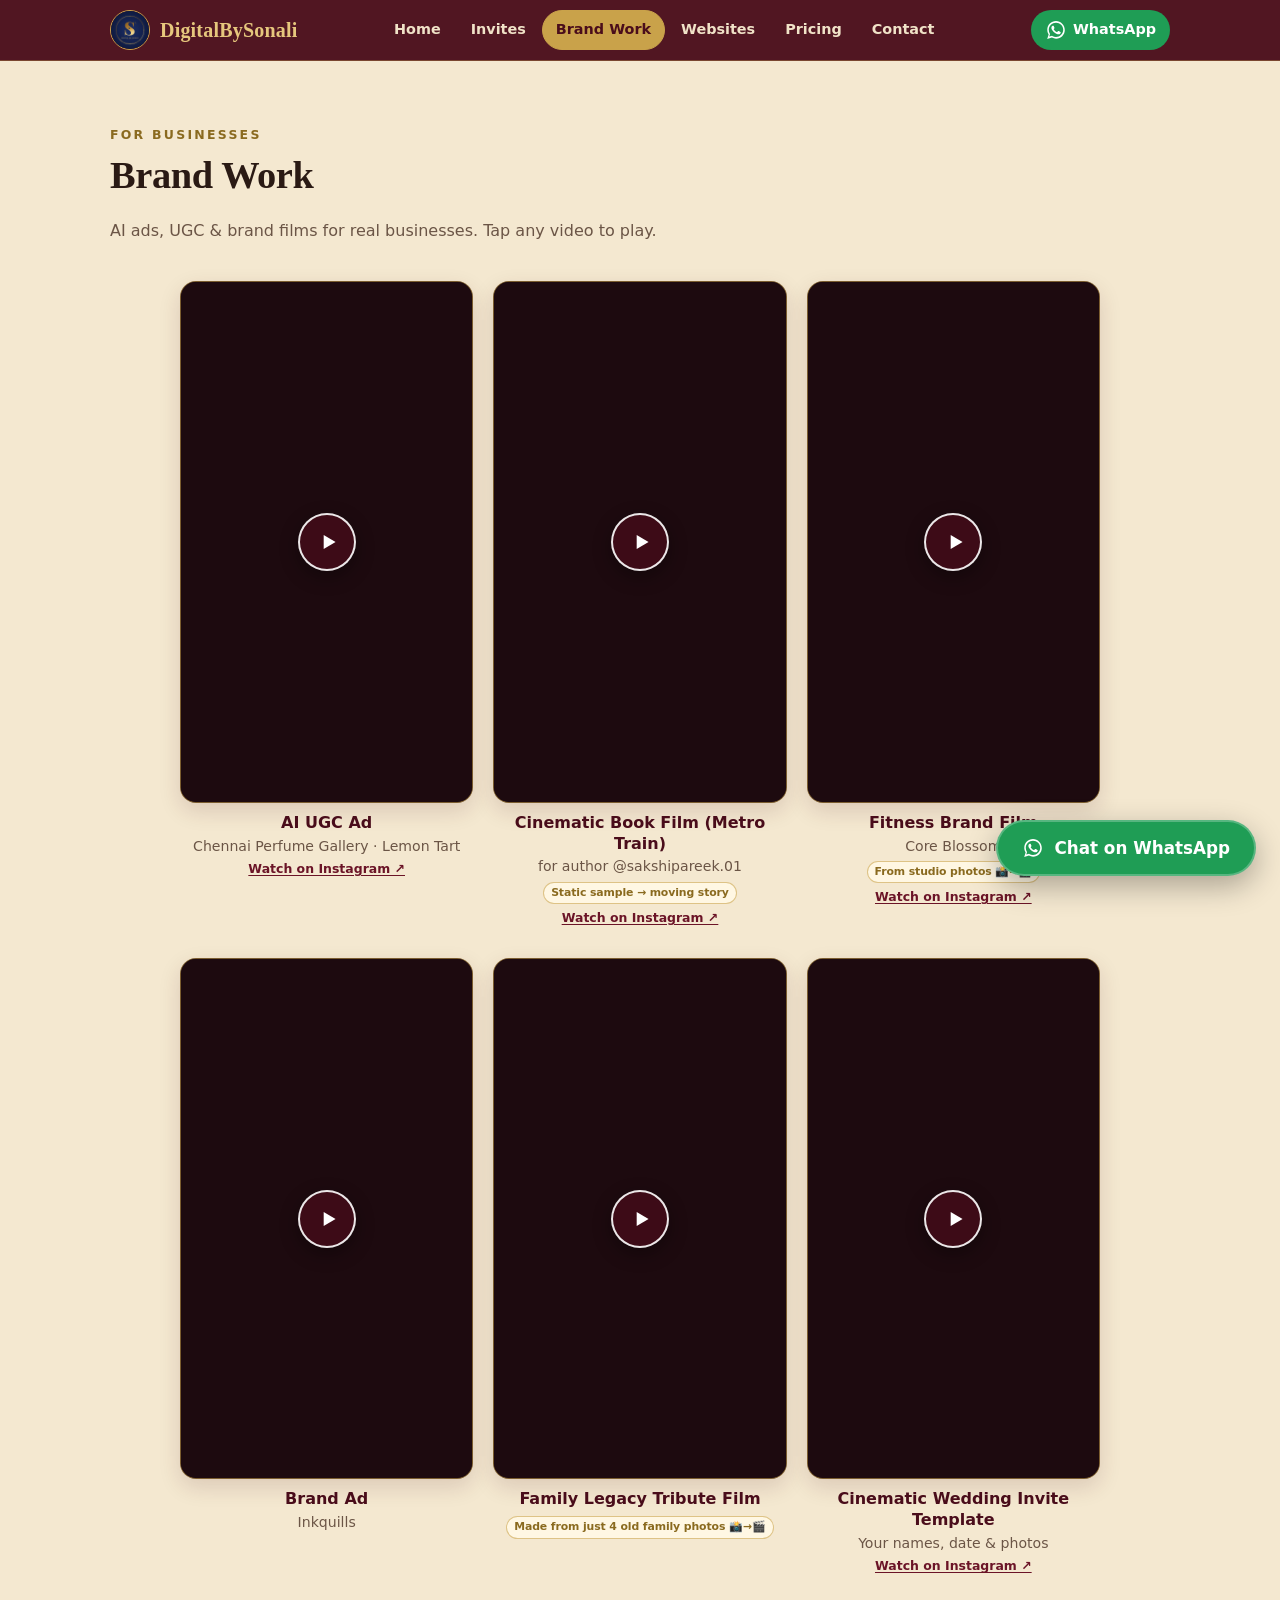
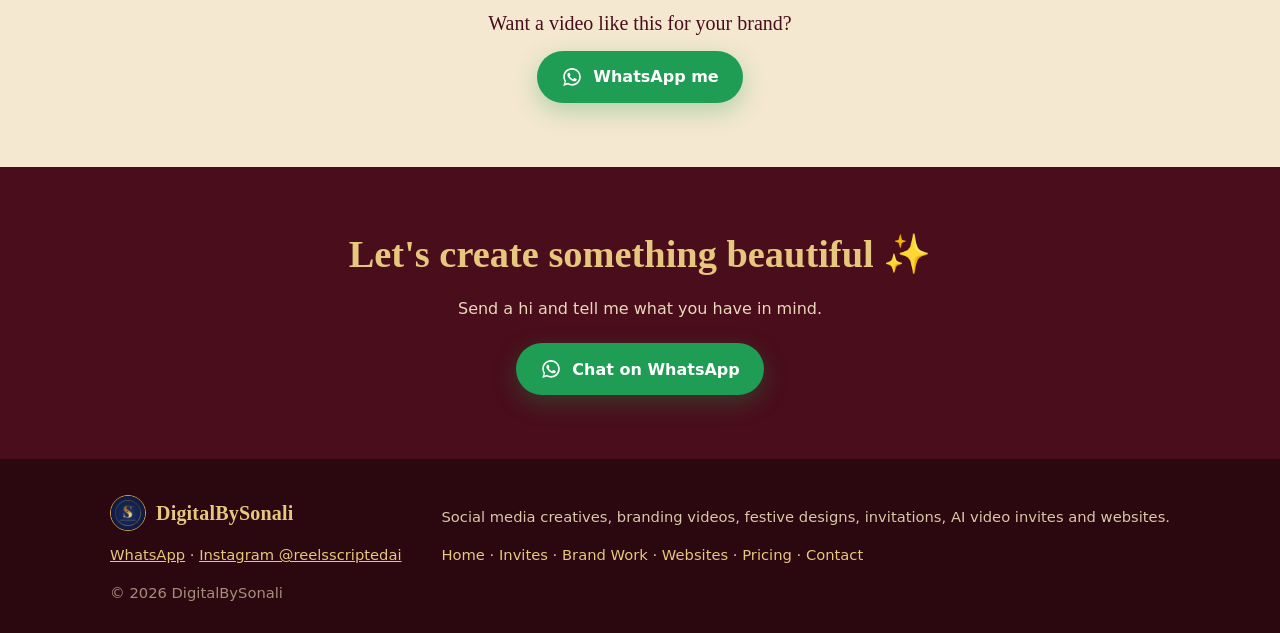
==== brand-work.html @ e7caaa7d "DigitalBySonali website for digitalbysonali.com" ====
<!doctype html>
<html lang="en">
<head>
<meta charset="utf-8">
<meta name="viewport" content="width=device-width, initial-scale=1">
<title>Brand Work | DigitalBySonali</title>
<meta name="description" content="AI ads, UGC and brand films for real businesses by DigitalBySonali. Tap any video to play.">
<meta name="theme-color" content="#4a0d1b">
<meta property="og:title" content="DigitalBySonali | Creatives, Videos & Invitations">
<meta property="og:description" content="Social media creatives, branding videos, festive designs, invitations and AI video invites. Chat on WhatsApp.">
<meta property="og:image" content="https://digitalbysonali.com/og.jpg">
<meta property="og:url" content="https://digitalbysonali.com/brand-work.html">
<meta property="og:type" content="website">
<link rel="canonical" href="https://digitalbysonali.com/brand-work.html">
<link rel="icon" href="img/logo.jpg">
<link rel="stylesheet" href="styles.css">
<script>document.documentElement.className+=" mo";setTimeout(function(){if(!window.__mo)document.documentElement.classList.remove("mo")},3000)</script>
<script src="motion.js" defer></script>
</head><body>
<a class="skip" href="#main">Skip to content</a>
<header class="top">
  <div class="wrap top-in">
    <a class="brand" href="./"><img src="img/logo.jpg" alt="" width="40" height="40"><span>DigitalBySonali</span></a>
    <nav class="nav nav-desk" aria-label="Main"><a href="./">Home</a><a href="invites.html">Invites</a><a href="brand-work.html" aria-current="page">Brand Work</a><a href="websites.html">Websites</a><a href="pricing.html">Pricing</a><a href="contact.html">Contact</a></nav>
    <a class="top-cta" href="https://wa.me/919176874430?text=Hi%20Sonali%2C%20I%20saw%20your%20website%20and%20want%20to%20know%20about%20your%20services" target="_blank" rel="noopener"><svg aria-hidden="true" viewBox="0 0 32 32" width="22" height="22"><path fill="currentColor" d="M16 3C9 3 3.3 8.6 3.3 15.6c0 2.5.7 4.8 2 6.8L3.2 29l6.8-2c1.9 1 4 1.6 6.1 1.6 7 0 12.7-5.6 12.7-12.6S23 3 16 3zm0 23.1c-1.9 0-3.8-.5-5.4-1.5l-.4-.2-4 1.2 1.2-3.9-.3-.4a10.4 10.4 0 0 1-1.6-5.6C5.5 9.9 10.2 5.3 16 5.3s10.5 4.6 10.5 10.3S21.8 26.1 16 26.1zm5.8-7.7c-.3-.2-1.9-.9-2.2-1-.3-.1-.5-.2-.7.2l-1 1.2c-.2.2-.4.2-.7.1-.3-.2-1.3-.5-2.6-1.6-1-.9-1.6-1.9-1.8-2.2-.2-.3 0-.5.1-.7l.5-.6.3-.5c.1-.2 0-.4 0-.6l-1-2.4c-.3-.6-.5-.5-.7-.5h-.6c-.2 0-.6.1-.9.4-.3.3-1.2 1.1-1.2 2.8s1.2 3.2 1.4 3.4c.2.2 2.4 3.6 5.7 5 .8.4 1.4.6 1.9.7.8.3 1.5.2 2.1.1.6-.1 1.9-.8 2.2-1.5.3-.7.3-1.4.2-1.5-.1-.2-.3-.3-.6-.4z"/></svg><span>WhatsApp</span></a>
  </div>
  <nav class="nav nav-mob" aria-label="Main (mobile)"><div class="nav-mob-in"><a href="./">Home</a><a href="invites.html">Invites</a><a href="brand-work.html" aria-current="page">Brand Work</a><a href="websites.html">Websites</a><a href="pricing.html">Pricing</a><a href="contact.html">Contact</a></div></nav>
</header>
<main id="main">
<section class="sec sec-cream2" id="brand-work" aria-labelledby="h-brand">
  <div class="wrap">
    <p class="eyebrow">For businesses</p>
    <h1 class="h2" id="h-brand">Brand Work</h1>
    <p class="sub">AI ads, UGC &amp; brand films for real businesses. Tap any video to play.</p>
  </div>
  <div class="bw-grid"><figure class="bw"><div class="bw-media"><video data-hls="https://digitalbysonali-videos.sites.tab.bot/brand/perfume-lemontart/index.m3u8" data-ig="https://www.instagram.com/reel/DeB_BB6zXHN/" poster="https://digitalbysonali-videos.sites.tab.bot/brand/perfume-lemontart.jpg" preload="none" playsinline width="576" height="1024" aria-label="AI UGC Ad: Chennai Perfume Gallery · Lemon Tart"></video><button class="bw-play" type="button" aria-label="Play video: AI UGC Ad: Chennai Perfume Gallery · Lemon Tart"><svg viewBox="0 0 24 24" width="26" height="26" aria-hidden="true"><path fill="currentColor" d="M8 5.5v13l11-6.5z"/></svg></button></div><figcaption><b>AI UGC Ad</b><span class="bw-client">Chennai Perfume Gallery · Lemon Tart</span><a class="bw-ig" href="https://www.instagram.com/reel/DeB_BB6zXHN/" target="_blank" rel="noopener">Watch on Instagram ↗</a></figcaption></figure><figure class="bw"><div class="bw-media"><video data-hls="https://digitalbysonali-videos.sites.tab.bot/brand/book-film/index.m3u8" data-ig="https://www.instagram.com/reel/DdEh9Zzzmx0/" poster="https://digitalbysonali-videos.sites.tab.bot/brand/book-film.jpg" preload="none" playsinline width="576" height="1024" aria-label="Cinematic Book Film (Metro Train): for author @sakshipareek.01"></video><button class="bw-play" type="button" aria-label="Play video: Cinematic Book Film (Metro Train): for author @sakshipareek.01"><svg viewBox="0 0 24 24" width="26" height="26" aria-hidden="true"><path fill="currentColor" d="M8 5.5v13l11-6.5z"/></svg></button></div><figcaption><b>Cinematic Book Film (Metro Train)</b><span class="bw-client">for author @sakshipareek.01</span><span class="bw-note">Static sample → moving story</span><a class="bw-ig" href="https://www.instagram.com/reel/DdEh9Zzzmx0/" target="_blank" rel="noopener">Watch on Instagram ↗</a></figcaption></figure><figure class="bw"><div class="bw-media"><video data-hls="https://digitalbysonali-videos.sites.tab.bot/brand/fitness/index.m3u8" data-ig="https://www.instagram.com/reel/Dc7uDvyTaIQ/" poster="https://digitalbysonali-videos.sites.tab.bot/brand/fitness.jpg" preload="none" playsinline width="576" height="1024" aria-label="Fitness Brand Film: Core Blossom"></video><button class="bw-play" type="button" aria-label="Play video: Fitness Brand Film: Core Blossom"><svg viewBox="0 0 24 24" width="26" height="26" aria-hidden="true"><path fill="currentColor" d="M8 5.5v13l11-6.5z"/></svg></button></div><figcaption><b>Fitness Brand Film</b><span class="bw-client">Core Blossom</span><span class="bw-note">From studio photos 📸➡️🎬</span><a class="bw-ig" href="https://www.instagram.com/reel/Dc7uDvyTaIQ/" target="_blank" rel="noopener">Watch on Instagram ↗</a></figcaption></figure><figure class="bw"><div class="bw-media"><video data-hls="https://digitalbysonali-videos.sites.tab.bot/brand/inkquills/index.m3u8" data-ig="" poster="https://digitalbysonali-videos.sites.tab.bot/brand/inkquills.jpg" preload="none" playsinline width="576" height="1024" aria-label="Brand Ad: Inkquills"></video><button class="bw-play" type="button" aria-label="Play video: Brand Ad: Inkquills"><svg viewBox="0 0 24 24" width="26" height="26" aria-hidden="true"><path fill="currentColor" d="M8 5.5v13l11-6.5z"/></svg></button></div><figcaption><b>Brand Ad</b><span class="bw-client">Inkquills</span></figcaption></figure><figure class="bw"><div class="bw-media"><video data-hls="https://digitalbysonali-videos.sites.tab.bot/brand/heritage-v2/index.m3u8" data-ig="" poster="https://digitalbysonali-videos.sites.tab.bot/brand/heritage-v2.jpg" preload="none" playsinline width="576" height="1024" aria-label="Family Legacy Tribute Film: "></video><button class="bw-play" type="button" aria-label="Play video: Family Legacy Tribute Film: "><svg viewBox="0 0 24 24" width="26" height="26" aria-hidden="true"><path fill="currentColor" d="M8 5.5v13l11-6.5z"/></svg></button></div><figcaption><b>Family Legacy Tribute Film</b><span class="bw-note bw-note-wrap">Made from just 4 old family photos 📸→🎬</span></figcaption></figure><figure class="bw"><div class="bw-media"><video data-hls="https://digitalbysonali-videos.sites.tab.bot/brand/wedding-template/index.m3u8" data-ig="https://www.instagram.com/reel/Dd1ldIrTCum/" poster="https://digitalbysonali-videos.sites.tab.bot/brand/wedding-template.jpg" preload="none" playsinline width="576" height="1024" aria-label="Cinematic Wedding Invite Template: Your names, date &amp; photos"></video><button class="bw-play" type="button" aria-label="Play video: Cinematic Wedding Invite Template: Your names, date &amp; photos"><svg viewBox="0 0 24 24" width="26" height="26" aria-hidden="true"><path fill="currentColor" d="M8 5.5v13l11-6.5z"/></svg></button></div><figcaption><b>Cinematic Wedding Invite Template</b><span class="bw-client">Your names, date &amp; photos</span><a class="bw-ig" href="https://www.instagram.com/reel/Dd1ldIrTCum/" target="_blank" rel="noopener">Watch on Instagram ↗</a></figcaption></figure></div>
  <div class="wrap center bw-cta"><p>Want a video like this for your brand?</p><a class="btn btn-wa" href="https://wa.me/919176874430?text=Hi%20Sonali%2C%20I%20saw%20your%20website%20and%20want%20to%20know%20about%20your%20services" target="_blank" rel="noopener"><svg aria-hidden="true" viewBox="0 0 32 32" width="22" height="22"><path fill="currentColor" d="M16 3C9 3 3.3 8.6 3.3 15.6c0 2.5.7 4.8 2 6.8L3.2 29l6.8-2c1.9 1 4 1.6 6.1 1.6 7 0 12.7-5.6 12.7-12.6S23 3 16 3zm0 23.1c-1.9 0-3.8-.5-5.4-1.5l-.4-.2-4 1.2 1.2-3.9-.3-.4a10.4 10.4 0 0 1-1.6-5.6C5.5 9.9 10.2 5.3 16 5.3s10.5 4.6 10.5 10.3S21.8 26.1 16 26.1zm5.8-7.7c-.3-.2-1.9-.9-2.2-1-.3-.1-.5-.2-.7.2l-1 1.2c-.2.2-.4.2-.7.1-.3-.2-1.3-.5-2.6-1.6-1-.9-1.6-1.9-1.8-2.2-.2-.3 0-.5.1-.7l.5-.6.3-.5c.1-.2 0-.4 0-.6l-1-2.4c-.3-.6-.5-.5-.7-.5h-.6c-.2 0-.6.1-.9.4-.3.3-1.2 1.1-1.2 2.8s1.2 3.2 1.4 3.4c.2.2 2.4 3.6 5.7 5 .8.4 1.4.6 1.9.7.8.3 1.5.2 2.1.1.6-.1 1.9-.8 2.2-1.5.3-.7.3-1.4.2-1.5-.1-.2-.3-.3-.6-.4z"/></svg><span>WhatsApp me</span></a></div>
</section>
<section class="sec sec-dark final">
  <div class="wrap center">
    <h2>Let's create something beautiful ✨</h2>
    <p class="sub">Send a hi and tell me what you have in mind.</p>
    <a class="btn btn-wa" href="https://wa.me/919176874430?text=Hi%20Sonali%2C%20I%20saw%20your%20website%20and%20want%20to%20know%20about%20your%20services" target="_blank" rel="noopener"><svg aria-hidden="true" viewBox="0 0 32 32" width="22" height="22"><path fill="currentColor" d="M16 3C9 3 3.3 8.6 3.3 15.6c0 2.5.7 4.8 2 6.8L3.2 29l6.8-2c1.9 1 4 1.6 6.1 1.6 7 0 12.7-5.6 12.7-12.6S23 3 16 3zm0 23.1c-1.9 0-3.8-.5-5.4-1.5l-.4-.2-4 1.2 1.2-3.9-.3-.4a10.4 10.4 0 0 1-1.6-5.6C5.5 9.9 10.2 5.3 16 5.3s10.5 4.6 10.5 10.3S21.8 26.1 16 26.1zm5.8-7.7c-.3-.2-1.9-.9-2.2-1-.3-.1-.5-.2-.7.2l-1 1.2c-.2.2-.4.2-.7.1-.3-.2-1.3-.5-2.6-1.6-1-.9-1.6-1.9-1.8-2.2-.2-.3 0-.5.1-.7l.5-.6.3-.5c.1-.2 0-.4 0-.6l-1-2.4c-.3-.6-.5-.5-.7-.5h-.6c-.2 0-.6.1-.9.4-.3.3-1.2 1.1-1.2 2.8s1.2 3.2 1.4 3.4c.2.2 2.4 3.6 5.7 5 .8.4 1.4.6 1.9.7.8.3 1.5.2 2.1.1.6-.1 1.9-.8 2.2-1.5.3-.7.3-1.4.2-1.5-.1-.2-.3-.3-.6-.4z"/></svg><span>Chat on WhatsApp</span></a>
  </div>
</section>
</main>
<footer class="foot">
  <div class="wrap foot-in">
    <a class="brand" href="./"><img src="img/logo.jpg" alt="" width="40" height="40"><span>DigitalBySonali</span></a>
    <p>Social media creatives, branding videos, festive designs, invitations, AI video invites and websites.</p>
    <p class="links"><a href="https://wa.me/919176874430?text=Hi%20Sonali%2C%20I%20saw%20your%20website%20and%20want%20to%20know%20about%20your%20services" target="_blank" rel="noopener">WhatsApp</a> · <a href="https://instagram.com/reelsscriptedai" target="_blank" rel="noopener">Instagram @reelsscriptedai</a></p>
    <p class="links foot-nav"><a href="./">Home</a> · <a href="invites.html">Invites</a> · <a href="brand-work.html">Brand Work</a> · <a href="websites.html">Websites</a> · <a href="pricing.html">Pricing</a> · <a href="contact.html">Contact</a></p>
    <p class="copy">© 2026 DigitalBySonali</p>
  </div>
</footer>
<a class="sticky-wa" href="https://wa.me/919176874430?text=Hi%20Sonali%2C%20I%20saw%20your%20website%20and%20want%20to%20know%20about%20your%20services" target="_blank" rel="noopener"><svg aria-hidden="true" viewBox="0 0 32 32" width="22" height="22"><path fill="currentColor" d="M16 3C9 3 3.3 8.6 3.3 15.6c0 2.5.7 4.8 2 6.8L3.2 29l6.8-2c1.9 1 4 1.6 6.1 1.6 7 0 12.7-5.6 12.7-12.6S23 3 16 3zm0 23.1c-1.9 0-3.8-.5-5.4-1.5l-.4-.2-4 1.2 1.2-3.9-.3-.4a10.4 10.4 0 0 1-1.6-5.6C5.5 9.9 10.2 5.3 16 5.3s10.5 4.6 10.5 10.3S21.8 26.1 16 26.1zm5.8-7.7c-.3-.2-1.9-.9-2.2-1-.3-.1-.5-.2-.7.2l-1 1.2c-.2.2-.4.2-.7.1-.3-.2-1.3-.5-2.6-1.6-1-.9-1.6-1.9-1.8-2.2-.2-.3 0-.5.1-.7l.5-.6.3-.5c.1-.2 0-.4 0-.6l-1-2.4c-.3-.6-.5-.5-.7-.5h-.6c-.2 0-.6.1-.9.4-.3.3-1.2 1.1-1.2 2.8s1.2 3.2 1.4 3.4c.2.2 2.4 3.6 5.7 5 .8.4 1.4.6 1.9.7.8.3 1.5.2 2.1.1.6-.1 1.9-.8 2.2-1.5.3-.7.3-1.4.2-1.5-.1-.2-.3-.3-.6-.4z"/></svg><span>Chat on WhatsApp</span></a>
<script>
(function(){
var vs=[].slice.call(document.querySelectorAll('.bw video'));
function pauseOthers(v){vs.forEach(function(o){if(o!==v&&!o.paused)o.pause();});}
function blobSrc(v){var m=v.getAttribute('data-hls'),base=m.replace(/[^/]*$/,'');
 return fetch(m).then(function(r){return r.text();}).then(function(t){
  var list=['init.mp4'].concat(t.split('\n').filter(function(l){return /\.m4s\s*$/.test(l);}).map(function(l){return l.trim();}));
  return Promise.all(list.map(function(n){return fetch(base+n).then(function(r){if(!r.ok)throw new Error(n);return r.arrayBuffer();});}));
 }).then(function(parts){return URL.createObjectURL(new Blob(parts,{type:'video/mp4'}));});}
vs.forEach(function(v){
 var fig=v.closest('.bw'),b=fig.querySelector('.bw-play');
 b.addEventListener('click',function(){
  pauseOthers(v);v.setAttribute('controls','');
  if(v.getAttribute('src')){v.play();b.hidden=true;return;}
  if(v.canPlayType('application/vnd.apple.mpegurl')){v.src=v.getAttribute('data-hls');b.hidden=true;v.play().catch(function(){});return;}
  fig.classList.add('bw-loading');
  var ig=v.getAttribute('data-ig');
  blobSrc(v).then(function(u){v.src=u;fig.classList.remove('bw-loading');b.hidden=true;return v.play();})
   .catch(function(){fig.classList.remove('bw-loading');v.removeAttribute('controls');if(ig){window.open(ig,'_blank');}else{fig.classList.add('bw-nohls');}});
 });
 v.addEventListener('play',function(){b.hidden=true;pauseOthers(v);});
});})();
</script>
</body>
</html>
---- styles.css ----
:root{
  --maroon:#4a0d1b;--maroon2:#6b1427;--gold:#c9a24a;--gold2:#e6c77d;--goldtext:#8a6a1f;
  --cream:#fbf4e6;--cream2:#f4e8d0;--ink:#2a1a14;--muted:#6b5546;--wa:#1f9d55;--wa2:#178046;
  --serif:"Playfair Display",Georgia,"Times New Roman",serif;
  --sans:system-ui,-apple-system,"Segoe UI",Roboto,"Noto Sans",sans-serif;
  --r:18px;
}
*{box-sizing:border-box}
html{scroll-behavior:smooth;-webkit-text-size-adjust:100%}
body{margin:0;background:var(--cream);color:var(--ink);font:16px/1.6 var(--sans);overflow-x:hidden;padding-bottom:84px}
img,video{max-width:100%;display:block}
a{color:inherit}
h1,h2,h3{font-family:var(--serif);line-height:1.2;margin:0 0 .5em}
h1{font-size:clamp(2rem,7.4vw,3.4rem);font-weight:700;letter-spacing:-.01em}
h1 em{font-style:italic;color:var(--gold2)}
h2{font-size:clamp(1.6rem,5.6vw,2.4rem)}
h3{font-size:1.15rem}
p{margin:0 0 1em}
.wrap{max-width:1100px;margin:0 auto;padding:0 20px}
.narrow{max-width:760px}
.center{text-align:center}
.skip{position:absolute;left:-999px;top:0;background:#fff;padding:8px 12px;z-index:100}
.skip:focus{left:8px;top:8px}
:focus-visible{outline:3px solid var(--gold);outline-offset:3px;border-radius:6px}
.eyebrow{font-size:.78rem;letter-spacing:.18em;text-transform:uppercase;font-weight:700;color:var(--goldtext);margin-bottom:.6em}
.sub{color:var(--muted);max-width:620px}

/* header */
.top{position:sticky;top:0;z-index:20;background:rgba(74,13,27,.96);backdrop-filter:blur(8px);border-bottom:1px solid rgba(201,162,74,.35)}
.top-in{display:flex;align-items:center;justify-content:space-between;height:60px;gap:12px}
.brand{display:flex;align-items:center;gap:10px;text-decoration:none;font-family:var(--serif);font-weight:700;font-size:1.25rem;letter-spacing:.01em;color:var(--gold2);min-width:0}
.brand span{white-space:nowrap;overflow:hidden;text-overflow:ellipsis}
.top-cta{display:inline-flex;align-items:center;gap:6px;background:var(--wa);color:#fff;text-decoration:none;font-weight:700;font-size:.9rem;padding:8px 14px;border-radius:999px;flex:none}

/* buttons */
.btn{display:inline-flex;align-items:center;justify-content:center;gap:10px;min-height:52px;padding:12px 24px;border-radius:999px;font-weight:700;text-decoration:none;font-size:1rem;transition:transform .15s,background .15s}
.btn:active{transform:scale(.98)}
.btn-wa{background:var(--wa);color:#fff;box-shadow:0 8px 24px rgba(31,157,85,.3)}
.btn-wa:hover{background:var(--wa2)}
.btn-ghost{border:1.5px solid var(--gold);color:var(--gold2)}
.btn-line{border:1.5px solid var(--maroon);color:var(--maroon);width:100%}
.btn-line:hover{background:var(--maroon);color:var(--cream)}
.btn-ig{background:linear-gradient(135deg,#f58529,#dd2a7b 50%,#8134af);color:#fff;margin-top:28px}

/* hero */
.hero{background:radial-gradient(120% 80% at 80% 0%,#7a1a30 0%,var(--maroon) 55%,#33070f 100%);color:var(--cream);padding:40px 0 56px;position:relative;overflow:hidden}
.hero::after{content:"";position:absolute;inset:auto 0 0 0;height:4px;background:linear-gradient(90deg,transparent,var(--gold),transparent)}
.hero .eyebrow{color:var(--gold2)}
.hero-in{display:grid;gap:32px;align-items:center}
.lead{font-size:1.06rem;color:#f1e3c8;max-width:560px}
.cta-row{display:flex;flex-wrap:wrap;gap:12px;margin-top:8px}
.cta-row .btn{flex:1 1 220px}
.hero-media{position:relative;justify-self:center;width:min(58vw,240px)}
.hero-media video{width:100%;height:auto;aspect-ratio:9/16;object-fit:cover;border-radius:24px;border:2px solid var(--gold);box-shadow:0 24px 60px rgba(0,0,0,.45),0 0 0 8px rgba(201,162,74,.12)}
.tag{position:absolute;left:50%;bottom:-14px;transform:translateX(-50%);background:var(--gold);color:var(--maroon);font-weight:800;font-size:.8rem;letter-spacing:.06em;text-transform:uppercase;padding:6px 14px;border-radius:999px;white-space:nowrap}

/* sections */
.sec{padding:64px 0}
.sec-dark{background:var(--maroon);color:var(--cream)}
.sec-dark .eyebrow{color:var(--gold2)}
.sec-dark .sub{color:#e9d8bb}
.sec-cream2{background:var(--cream2)}

/* services */
.svc-grid{list-style:none;padding:0;margin:28px 0 0;display:grid;grid-template-columns:repeat(auto-fill,minmax(150px,1fr));gap:14px}
.svc{background:#fff;border:1px solid #eadcbf;border-radius:var(--r);padding:18px 16px;box-shadow:0 2px 10px rgba(74,13,27,.05)}
.svc-ic{display:grid;place-items:center;width:44px;height:44px;border-radius:12px;background:var(--cream2);font-size:1.4rem;margin-bottom:10px}
.svc h3{font-size:1.02rem;margin-bottom:.3em;color:var(--maroon)}
.svc p{font-size:.9rem;color:var(--muted);margin:0}

/* portfolio */
.pf-grid{max-width:1100px;margin:0 auto;padding:22px 20px 6px;display:grid;grid-template-columns:repeat(2,minmax(0,1fr));gap:22px 14px}
.pf{margin:0;min-width:0}
.pf img{display:block;width:100%;height:auto;aspect-ratio:4/5;object-fit:cover;border-radius:16px;border:1px solid rgba(201,162,74,.5);background:#3a0a15}
.pf figcaption{font-size:.9rem;font-weight:600;color:#f6e1aa;margin-top:9px;line-height:1.3;text-align:center;overflow-wrap:break-word}
@media (min-width:760px){.pf-grid{grid-template-columns:repeat(4,minmax(0,1fr));gap:28px 20px}.pf figcaption{font-size:1rem}}

/* packages */
.pk-grid{display:grid;gap:18px;margin-top:28px}
.pk{position:relative;background:#fff;border:1px solid #eadcbf;border-radius:22px;padding:26px 22px;text-align:center;display:flex;flex-direction:column;gap:6px}
.pk h3{color:var(--maroon);margin:0}
.price{font-family:var(--serif);font-size:2.4rem;font-weight:700;color:var(--maroon);margin:4px 0}
.price small{font-family:var(--sans);font-size:.95rem;font-weight:600;color:var(--muted)}
.pk>p:not(.price){color:var(--muted);margin-bottom:14px;flex:1}
.pk-best{background:linear-gradient(160deg,var(--maroon2),var(--maroon));color:var(--cream);border:2px solid var(--gold);box-shadow:0 18px 40px rgba(74,13,27,.25)}
.pk-best h3,.pk-best .price{color:var(--gold2)}
.pk-best>p:not(.price){color:#efdfc3}
.badge{position:absolute;top:-13px;left:50%;transform:translateX(-50%);background:var(--gold);color:var(--maroon);font-size:.75rem;font-weight:800;letter-spacing:.08em;text-transform:uppercase;padding:5px 14px;border-radius:999px;white-space:nowrap}
.note{text-align:center;color:var(--muted);font-size:.92rem;margin-top:22px}

/* festive & invites */
.fx-group{margin-top:44px}
.fx-title{text-align:center;color:var(--maroon);font-size:1.35rem;margin:0 0 18px}
.fx-title::after{content:"";display:block;width:48px;height:2px;background:var(--gold);margin:10px auto 0}
.fx-grid{display:grid;grid-template-columns:repeat(2,minmax(0,1fr));gap:12px}
.fx{background:#fff;border:1px solid #eadcbf;border-radius:18px;padding:16px 12px;text-align:center;display:flex;flex-direction:column;gap:4px;min-width:0}
.fx h4{font-family:var(--serif);color:var(--maroon);font-size:1.02rem;line-height:1.25;margin:0}
.fx-price{font-family:var(--serif);font-size:1.6rem;font-weight:700;color:var(--maroon);margin:2px 0;line-height:1.2}
.fx-price small{font-family:var(--sans);font-size:.78rem;font-weight:600;color:var(--muted)}
.fx-desc{color:var(--muted);font-size:.86rem;line-height:1.45;margin:0 0 10px;flex:1;overflow-wrap:anywhere}
.fx-save{white-space:nowrap}
.fx .btn-sm{min-height:42px;padding:8px 10px;font-size:.84rem;white-space:normal;line-height:1.2;width:100%}
@media (min-width:760px){.fx-grid{grid-template-columns:repeat(4,minmax(0,1fr));gap:18px}.fx{padding:20px 16px}.fx h4{font-size:1.1rem}.fx-price{font-size:1.85rem}.fx-desc{font-size:.92rem}}

/* steps */
.steps{list-style:none;padding:0;margin:28px 0 0;display:grid;gap:16px}
.steps li{background:#fff;border-radius:var(--r);padding:20px 20px 18px 76px;position:relative;border:1px solid #eadcbf}
.num{position:absolute;left:18px;top:18px;width:42px;height:42px;border-radius:50%;background:var(--maroon);color:var(--gold2);display:grid;place-items:center;font-family:var(--serif);font-weight:700;font-size:1.2rem}
.steps h3{margin:0 0 .25em;color:var(--maroon)}
.steps p{margin:0;color:var(--muted)}

/* faq */
.faq{margin-top:22px}
details{background:#fff;border:1px solid #eadcbf;border-radius:14px;margin-bottom:10px;padding:0 18px}
summary{cursor:pointer;font-weight:700;padding:16px 28px 16px 0;list-style:none;position:relative;color:var(--maroon)}
summary::-webkit-details-marker{display:none}
summary::after{content:"+";position:absolute;right:0;top:12px;font-size:1.4rem;color:var(--goldtext)}
details[open] summary::after{content:"-"}
details p{color:var(--muted);margin:0 0 16px}

.final h2{color:var(--gold2)}
.final .sub{margin:0 auto 22px}

/* footer */
.foot{background:#2b0710;color:#d9c7a8;padding:36px 0 28px;font-size:.92rem}
.foot-in{display:grid;gap:6px;justify-items:start}
.foot .brand{margin-bottom:6px}
.foot p{margin:0}
.foot .links a{color:var(--gold2)}
.copy{opacity:.7;margin-top:8px!important}

/* sticky whatsapp */
.sticky-wa{position:fixed;left:12px;right:12px;bottom:max(12px,env(safe-area-inset-bottom));z-index:30;display:flex;align-items:center;justify-content:center;gap:10px;min-height:56px;border-radius:999px;background:var(--wa);color:#fff;font-weight:800;font-size:1.05rem;text-decoration:none;box-shadow:0 10px 30px rgba(0,0,0,.3);border:2px solid rgba(255,255,255,.25)}

@media (min-width:760px){
  body{padding-bottom:0}
  .hero{padding:72px 0 88px}
  .hero-in{grid-template-columns:1.25fr .75fr;gap:48px}
  .hero-media{width:300px}
  .svc-grid{grid-template-columns:repeat(4,1fr)}
  .pk-grid{grid-template-columns:repeat(3,1fr);align-items:stretch}
  .pk-best{transform:translateY(-10px)}
  .steps{grid-template-columns:repeat(3,1fr)}
  .steps li{padding:70px 22px 22px}
  .sticky-wa{left:auto;right:24px;bottom:24px;padding:0 24px}
  .foot-in{grid-template-columns:1fr auto;align-items:center}
}
@media (prefers-reduced-motion:reduce){html{scroll-behavior:auto}.btn{transition:none}}
.brand img{width:40px;height:40px;border-radius:50%;border:1.5px solid var(--gold);object-fit:cover;flex:none}
.foot .brand img{width:36px;height:36px}

/* brand work */
.bw-grid{max-width:1100px;margin:0 auto;padding:22px 20px 6px;display:flex;flex-wrap:wrap;justify-content:center;gap:24px 14px}
.bw{margin:0;min-width:0;flex:0 0 calc((100% - 14px)/2)}
.bw-media{position:relative;aspect-ratio:9/16;border-radius:16px;overflow:hidden;background:#1d0a0f;border:1px solid rgba(201,162,74,.55);box-shadow:0 8px 22px rgba(74,13,27,.14)}
.bw video{display:block;width:100%;height:100%;object-fit:contain;background:#1d0a0f}
.bw-play{position:absolute;inset:0;margin:auto;width:58px;height:58px;border-radius:50%;border:2px solid rgba(255,255,255,.9);background:rgba(74,13,27,.72);color:#fff;display:flex;align-items:center;justify-content:center;cursor:pointer;padding:0 0 0 3px;box-shadow:0 6px 18px rgba(0,0,0,.35);transition:transform .15s,background .15s}
.bw-play:hover,.bw-play:focus-visible{background:var(--maroon);transform:scale(1.06)}
.bw-play[hidden]{display:none}
.bw figcaption{margin-top:10px;text-align:center;line-height:1.3;overflow-wrap:break-word}
.bw figcaption b{display:block;font-size:.92rem;color:var(--maroon)}
.bw-client{display:block;font-size:.8rem;color:var(--muted);margin-top:3px}
.bw-note{display:inline-block;margin-top:6px;font-size:.72rem;font-weight:700;color:var(--goldtext);background:#fff7e3;border:1px solid rgba(201,162,74,.6);border-radius:999px;padding:3px 9px;white-space:nowrap;max-width:100%}
.bw-cta{margin-top:26px}
.bw-cta p{font-family:var(--serif);font-size:1.25rem;color:var(--maroon);margin-bottom:12px}
.bw-cta .btn{flex:0 0 auto}
@media (min-width:760px){.bw{flex-basis:calc((100% - 40px)/3)}.bw-grid{gap:32px 20px}.bw figcaption b{font-size:1rem}.bw-client{font-size:.88rem}}
@media (min-width:1080px){.bw-grid{max-width:960px}}
.bw-loading .bw-play{animation:bwpulse 1s ease-in-out infinite;pointer-events:none}
.bw-loading .bw-play svg{opacity:.4}
@keyframes bwpulse{50%{transform:scale(.88);opacity:.75}}
.bw-ig{display:block;margin-top:6px;font-size:.78rem;font-weight:700;color:var(--maroon2);text-decoration:underline;text-underline-offset:2px}
.bw-nohls .bw-media::after{content:"Open this page in Chrome or Safari to play";position:absolute;left:8px;right:8px;bottom:10px;font-size:.72rem;color:#fff;background:rgba(0,0,0,.6);border-radius:8px;padding:6px;text-align:center}
.bw-note{font-size:.68rem;padding:3px 7px;letter-spacing:-.01em}

/* multi-page: nav */
.nav a{text-decoration:none;font-weight:700;font-size:.9rem;color:#f1e3c8;padding:7px 13px;border-radius:999px;white-space:nowrap;border:1px solid transparent;transition:background .15s}
.nav a:hover{background:rgba(255,255,255,.08)}
.nav a[aria-current="page"]{background:var(--gold);color:var(--maroon);border-color:var(--gold)}
.nav-desk{display:none}
.nav-mob{border-top:1px solid rgba(201,162,74,.22)}
.nav-mob-in{display:flex;justify-content:space-between;gap:2px;padding:7px 8px 8px;overflow-x:auto;scrollbar-width:none;max-width:1100px;margin:0 auto}
.nav-mob-in::-webkit-scrollbar{display:none}
.nav-mob a{font-size:.8rem;padding:6px 9px;flex:none;letter-spacing:-.005em}
@media (max-width:360px){.nav-mob a{font-size:.76rem;padding:5px 7px}}
.h2{font-size:clamp(1.6rem,5.6vw,2.4rem)}
/* home: page tiles */
.go-grid{list-style:none;padding:0;margin:28px 0 0;display:grid;grid-template-columns:repeat(2,minmax(0,1fr));gap:12px}
.go{display:flex;flex-direction:column;height:100%;background:#fff;border:1px solid #eadcbf;border-radius:var(--r);padding:16px 14px;text-decoration:none;box-shadow:0 2px 10px rgba(74,13,27,.05);transition:transform .15s,box-shadow .15s}
.go:hover{transform:translateY(-2px);box-shadow:0 10px 24px rgba(74,13,27,.12)}
.go h3{font-size:1rem;margin-bottom:.35em;color:var(--maroon)}
.go p{font-size:.86rem;color:var(--muted);margin:0 0 10px;flex:1}
.go-more{font-weight:800;font-size:.84rem;color:var(--goldtext)}
/* home: featured */
.ft-grid{display:grid;grid-template-columns:repeat(2,minmax(0,1fr));gap:12px;margin-top:24px}
.ft{position:relative;display:block;border-radius:16px;overflow:hidden;aspect-ratio:4/5;background:#2b0811;text-decoration:none;border:1px solid rgba(201,162,74,.35)}
.ft img{width:100%;height:100%;object-fit:cover}
.ft-cap{position:absolute;left:0;right:0;bottom:0;padding:28px 10px 10px;background:linear-gradient(transparent,rgba(30,4,10,.88));color:#fff;display:flex;flex-direction:column;line-height:1.25}
.ft-cap b{font-size:.88rem}
.ft-cap small{font-size:.72rem;letter-spacing:.12em;text-transform:uppercase;color:var(--gold2);margin-top:2px}
.ft-play{position:absolute;top:10px;right:10px;width:34px;height:34px;border-radius:50%;display:grid;place-items:center;background:rgba(0,0,0,.5);color:#fff;font-size:.8rem;border:1.5px solid rgba(255,255,255,.7)}
.ft-links{display:flex;flex-wrap:wrap;gap:12px;justify-content:center;margin-top:24px}
.ft-links .btn{flex:1 1 150px;max-width:240px}
/* contact */
.about .lead-dark{font-size:1.05rem;color:var(--ink)}
.chips{list-style:none;padding:0;margin:18px 0 0;display:flex;flex-wrap:wrap;gap:8px}
.chips li{background:#fff;border:1px solid #eadcbf;border-radius:999px;padding:6px 12px;font-size:.88rem;color:var(--maroon);font-weight:600}
.contact-row{display:flex;flex-wrap:wrap;gap:12px;margin-top:26px}
.contact-row .btn{flex:1 1 240px;margin-top:0}
.foot-nav a{text-decoration:none}
@media (min-width:760px){
  .go-grid{grid-template-columns:repeat(4,minmax(0,1fr));gap:18px}
  .go{padding:20px 18px}
  .ft-grid{grid-template-columns:repeat(4,minmax(0,1fr));gap:18px}
}
@media (min-width:980px){
  .nav-desk{display:flex;gap:2px;align-items:center}
  .nav-mob{display:none}
}

.bw-note.bw-note-wrap{white-space:normal;line-height:1.35}
.ft-cap small.ft-note{text-transform:none;letter-spacing:0;font-size:.74rem;line-height:1.3}

/* phone layout fix (Oct 26): headline and WhatsApp button first, smaller hero video (max ~55vh), compact round WhatsApp button */
@media (max-width:759px){
  body{padding-bottom:0}
  .hero{padding:24px 0 44px}
  .hero-in{gap:28px}
  .hero h1{margin-top:4px}
  .hero-media{width:min(62vw,calc(55vh * 9 / 16),280px)}
  .hero-media video{display:block;max-height:55vh;border-radius:20px}
  .sticky-wa{left:auto;right:16px;bottom:calc(16px + env(safe-area-inset-bottom));width:56px;height:56px;min-height:0;padding:0;border-radius:50%;gap:0}
  .sticky-wa svg{width:30px;height:30px}
  .sticky-wa span{position:absolute;width:1px;height:1px;overflow:hidden;clip:rect(0 0 0 0);clip-path:inset(50%);white-space:nowrap}
  .foot{padding-bottom:92px}
  .bw{max-width:calc(60vh * 9 / 16)}
  .ft,.pf img{max-height:60vh}
}

/* Websites service */
.nav-mob-in{padding:7px 4px 8px;gap:0}
.nav-mob a{font-size:.78rem;padding:6px 6.5px;letter-spacing:-.01em}
@media (max-width:420px){.nav-mob a{font-size:.75rem;padding:6px 5.5px}}
@media (max-width:370px){.nav-mob a{font-size:.7rem;padding:5px 4px}}
.go-wide{grid-column:1/-1}
.go-web{display:grid;grid-template-columns:auto 1fr;gap:4px 12px;align-items:start;background:linear-gradient(135deg,#fff,#fff7e3);border-color:rgba(201,162,74,.7)}
.go-web .svc-ic{margin:0;grid-row:span 2}
.go-web .go-more{grid-column:2}
.go-web .go-web-txt h3{display:flex;align-items:center;gap:8px;flex-wrap:wrap}
.go-new{font-family:var(--sans);font-size:.66rem;font-weight:800;letter-spacing:.08em;text-transform:uppercase;background:var(--gold);color:var(--maroon);padding:2px 8px;border-radius:999px}
.web-chip{display:inline-flex;flex-wrap:wrap;align-items:center;gap:6px 10px;background:rgba(255,255,255,.08);border:1px solid rgba(201,162,74,.55);border-radius:999px;padding:7px 16px;margin:4px 0 14px;color:#f1e3c8;font-size:.95rem}
.web-chip b{color:var(--gold2);font-family:var(--serif);font-size:1.2rem}
.web-chip span{font-size:.78rem;color:#d9c6a3}
.web-devices{width:min(86vw,360px);padding:0 0 26px}
.dev-desk{background:#1d0a0f;border:2px solid var(--gold);border-radius:14px;overflow:hidden;box-shadow:0 24px 60px rgba(0,0,0,.45)}
.dev-bar{display:flex;gap:5px;padding:7px 10px;background:#2a0f16}
.dev-bar i{width:7px;height:7px;border-radius:50%;background:rgba(230,199,125,.6)}
.dev-desk img{display:block;width:100%;height:auto}
.dev-phone{position:absolute;right:-6px;bottom:0;width:30%;border:3px solid #1d0a0f;outline:2px solid var(--gold);border-radius:16px;overflow:hidden;box-shadow:0 16px 40px rgba(0,0,0,.5);background:#000}
.dev-phone img{display:block;width:100%;height:auto}
.web-grid{list-style:none;padding:0;margin:28px 0 0;display:grid;grid-template-columns:repeat(2,minmax(0,1fr));gap:12px}
.web-grid .svc{padding:16px 14px}
.web-sample{margin-top:24px;background:#fff;border:1px solid #eadcbf;border-radius:22px;overflow:hidden;box-shadow:0 8px 30px rgba(74,13,27,.08)}
.ws-shots{position:relative;background:linear-gradient(160deg,var(--maroon2),var(--maroon));padding:18px 18px 0}
.ws-desk{display:block;width:84%;height:auto;border-radius:10px 10px 0 0;border:2px solid var(--gold);border-bottom:0}
.ws-phone{position:absolute;right:14px;bottom:-1px;width:28%;height:auto;border:3px solid #1d0a0f;border-bottom:0;outline:2px solid var(--gold);border-radius:14px 14px 0 0;box-shadow:0 10px 30px rgba(0,0,0,.45)}
.ws-info{padding:20px 20px 22px}
.ws-info h3{color:var(--maroon);margin:0}
.ws-url{color:var(--goldtext);font-weight:700;font-size:.9rem;margin:2px 0 8px}
.ws-info p:not(.ws-url){color:var(--muted);margin:0 0 16px}
.ws-tag{display:inline-block;font-size:.72rem;font-weight:700;letter-spacing:.06em;text-transform:uppercase;color:var(--goldtext);background:#fff7e3;border:1px solid rgba(201,162,74,.7);border-radius:999px;padding:3px 10px;margin:0 0 8px}
.ws-mark{background:linear-gradient(160deg,#bf1e2e,#7a1220);padding:22px 22px 0;min-height:190px;display:flex;align-items:flex-end;justify-content:center}
.ws-mark-win{width:84%;max-width:440px;background:#fff;border:2px solid var(--gold);border-bottom:0;border-radius:10px 10px 0 0;overflow:hidden;display:flex;flex-direction:column;align-items:center;padding-bottom:22px}
.ws-mark-win .dev-bar{align-self:stretch;background:#14233a}
.ws-mono{margin-top:22px;width:84px;height:84px;border-radius:18px;background:#bf1e2e;color:#fff;font-family:var(--serif);font-weight:700;font-size:2.4rem;line-height:84px;text-align:center;letter-spacing:.02em;box-shadow:0 8px 22px rgba(191,30,46,.35)}
.ws-sg .ws-mark{background:linear-gradient(160deg,#e8742c,#a8461f)}.ws-sg .ws-mono{background:#d9622b;display:flex;align-items:center;justify-content:center;box-shadow:0 8px 22px rgba(217,98,43,.35)}.ws-sg .ws-mark-win .dev-bar{background:#5a2a14}.ws-sg h3{margin-bottom:8px}.ws-soon{color:#a8461f;background:#fff0e6;border-color:rgba(217,98,43,.6)}
.ws-mark-name{margin-top:12px;font-weight:700;color:#14233a;font-size:1.05rem;letter-spacing:.02em}
.web-pk{max-width:420px;margin:28px auto 0}
.web-group .web-pk{margin-top:0}
.web-pk .price small{display:block;font-size:.85rem;margin-bottom:2px}
.pk .web-pk-note{flex:0;margin:0 auto 6px;display:inline-block;font-size:.8rem;font-weight:700;letter-spacing:.04em;padding:4px 12px;border-radius:999px;border:1px solid rgba(201,162,74,.7);color:var(--goldtext);background:#fff7e3}
.pk-best .web-pk-note{color:var(--gold2);background:rgba(255,255,255,.06)}
.web-pk p a{color:var(--maroon2);font-weight:700}
@media (min-width:760px){
  .web-devices{width:440px}
  .web-hero .hero-in{grid-template-columns:1fr 1fr}
  .web-grid{grid-template-columns:repeat(3,minmax(0,1fr));gap:18px}
  .web-sample{display:grid;grid-template-columns:1.3fr 1fr;align-items:stretch}
  .ws-shots{padding:28px 28px 0;display:flex;align-items:flex-end}
  .ws-info{padding:32px;align-self:center}
  .ws-mark{padding:28px 28px 0;min-height:300px}
  .ws-mono{width:110px;height:110px;line-height:110px;font-size:3.1rem;margin-top:36px}
  .ws-mark-win{padding-bottom:36px}
  .go-web{grid-template-columns:auto 1fr auto;align-items:center;padding:18px 22px}
  .go-web .svc-ic{grid-row:auto}
  .go-web .go-more{grid-column:auto}
  .go-web p{margin:0}
}
.pk-best .price small{color:#e3d0ac}
/* motion (Oct 27): scroll reveal, hero motion, hover lift, WhatsApp pulse. Off for reduced motion. */
@media (prefers-reduced-motion:no-preference){
.mo .rv{opacity:0;translate:0 26px;transition:opacity .7s cubic-bezier(.2,.7,.2,1) var(--d,0ms),translate .7s cubic-bezier(.2,.7,.2,1) var(--d,0ms),transform .35s cubic-bezier(.2,.7,.2,1),box-shadow .35s}
.mo .rv.rv-l{translate:-44px 0}
.mo .rv.rv-r{translate:44px 0}
.mo .rv.in{opacity:1;translate:0 0}
.mo .hero h1 .w{display:inline-block;opacity:0;translate:0 .45em;animation:wIn .7s cubic-bezier(.2,.7,.2,1) forwards;animation-delay:var(--d,0ms)}
@keyframes wIn{to{opacity:1;translate:0 0}}
.mo .hero h1 em .w{background:linear-gradient(100deg,var(--gold2) 35%,#fff4d6 50%,var(--gold2) 65%);background-size:300% 100%;background-position:100% 0;-webkit-background-clip:text;background-clip:text;color:transparent;animation:wIn .7s cubic-bezier(.2,.7,.2,1) forwards,shine 5s ease-in-out 1.6s infinite;animation-delay:var(--d,0ms),calc(var(--d,0ms) + 1.4s)}
@keyframes shine{0%{background-position:100% 0}45%,100%{background-position:0 0}}
.blobs{position:absolute;inset:0;pointer-events:none;z-index:0}
.blobs i{position:absolute;border-radius:50%;opacity:.55;will-change:transform}
.blobs i:nth-child(1){width:420px;height:420px;left:-160px;top:-140px;background:radial-gradient(circle,rgba(201,162,74,.38),rgba(201,162,74,0) 68%);animation:bl1 14s ease-in-out infinite alternate}
.blobs i:nth-child(2){width:380px;height:380px;right:-140px;bottom:-160px;background:radial-gradient(circle,rgba(214,70,110,.4),rgba(214,70,110,0) 68%);animation:bl2 17s ease-in-out infinite alternate}
.blobs i:nth-child(3){width:260px;height:260px;left:45%;top:30%;background:radial-gradient(circle,rgba(255,226,160,.22),rgba(255,226,160,0) 70%);animation:bl3 12s ease-in-out infinite alternate}
@keyframes bl1{to{transform:translate(120px,90px) scale(1.15)}}
@keyframes bl2{to{transform:translate(-110px,-80px) scale(1.2)}}
@keyframes bl3{to{transform:translate(-80px,60px) scale(.8)}}
.hero-in{position:relative;z-index:1}
.mo .hero-media{animation:heroIn .9s cubic-bezier(.2,.7,.2,1) .25s both}
@keyframes heroIn{from{opacity:0;scale:.94}}
.mo .hero-media>video,.mo .hero-media>.dev-desk{animation:floaty 6s ease-in-out 1.2s infinite}
.mo .hero-media>.dev-phone{animation:floaty 5s ease-in-out 1.8s infinite reverse}
@keyframes floaty{50%{translate:0 -10px}}
.mo .web-devices .dev-desk{animation:slideL .9s cubic-bezier(.2,.7,.2,1) .3s both,floaty 6s ease-in-out 1.4s infinite}
.mo .web-devices .dev-phone{animation:slideR .9s cubic-bezier(.2,.7,.2,1) .55s both,floaty 5s ease-in-out 1.8s infinite}
@keyframes slideL{from{opacity:0;transform:translateX(-50px)}}
@keyframes slideR{from{opacity:0;transform:translateX(50px)}}
.mo .hero .cta-row,.mo .hero .lead,.mo .hero .eyebrow,.mo .hero .web-chip{animation:wIn2 .8s cubic-bezier(.2,.7,.2,1) both}
.mo .hero .eyebrow{animation-delay:.05s}.mo .hero .lead{animation-delay:.55s}.mo .hero .web-chip{animation-delay:.7s}.mo .hero .cta-row{animation-delay:.8s}
@keyframes wIn2{from{opacity:0;translate:0 .45em}}
/* buttons */
.btn,.top-cta{transition:transform .15s,background .15s,translate .25s,box-shadow .25s}
.btn:hover{translate:0 -3px}
.btn-wa:hover{box-shadow:0 14px 32px rgba(31,157,85,.45)}
.btn-ghost:hover{box-shadow:0 10px 26px rgba(201,162,74,.25)}
.btn-wa,.top-cta{position:relative}
.btn-wa::after,.top-cta::after,.sticky-wa::after{content:"";position:absolute;inset:0;border-radius:inherit;box-shadow:0 0 0 0 rgba(37,211,102,.55);animation:pulse 2.6s ease-out infinite;pointer-events:none}
.sticky-wa::after{animation-duration:2.2s}
@keyframes pulse{0%{box-shadow:0 0 0 0 rgba(37,211,102,.5)}70%,100%{box-shadow:0 0 0 14px rgba(37,211,102,0)}}
.sticky-wa{animation:waIn .6s cubic-bezier(.2,.7,.2,1) .9s backwards;transition:translate .25s}
.sticky-wa:hover{translate:0 -3px}
.sticky-wa svg{animation:wiggle 5s ease-in-out 3s infinite}
@keyframes waIn{from{opacity:0;translate:0 30px}}
@keyframes wiggle{0%,86%,100%{transform:rotate(0)}89%{transform:rotate(-12deg)}92%{transform:rotate(10deg)}95%{transform:rotate(-6deg)}}
/* cards */
.svc,.go,.fx,.pk,.ft,.steps li,.web-sample,.bw-media,.pf img{transition:transform .35s cubic-bezier(.2,.7,.2,1),box-shadow .35s,translate .7s cubic-bezier(.2,.7,.2,1),opacity .7s cubic-bezier(.2,.7,.2,1)}
.svc:hover,.fx:hover,.steps li:hover{transform:translateY(-4px);box-shadow:0 16px 34px rgba(74,13,27,.14)}
.go:hover{transform:translateY(-4px);box-shadow:0 16px 34px rgba(74,13,27,.15)}
.ft:hover{transform:translateY(-4px);box-shadow:0 18px 40px rgba(0,0,0,.35)}
.pk:hover{box-shadow:0 22px 46px rgba(74,13,27,.2)}
.pf img{display:block}.pf:hover img{transform:scale(1.03);box-shadow:0 14px 34px rgba(0,0,0,.4)}
.bw:hover .bw-media{transform:translateY(-4px);box-shadow:0 16px 34px rgba(74,13,27,.22)}
.svc-ic{display:inline-block;transition:transform .35s cubic-bezier(.3,1.6,.5,1)}
.svc:hover .svc-ic,.go:hover .svc-ic{transform:scale(1.18) rotate(-6deg)}
@media (hover:hover) and (min-width:900px){
.tilt{transform:perspective(900px) rotateX(var(--rx,0deg)) rotateY(var(--ry,0deg)) translateY(var(--ty,0px))!important}
.tilt:hover{--ty:-4px}
.pk-best.tilt{--ty:-10px}.pk-best.tilt:hover{--ty:-14px}
}
/* badge shine */
.badge{overflow:hidden}
.badge::after{content:"";position:absolute;top:0;bottom:0;left:0;width:40%;background:linear-gradient(100deg,transparent,rgba(255,255,255,.75),transparent);transform:translateX(-150%) skewX(-20deg);animation:sweep 3.2s ease-in-out 1s infinite}
@keyframes sweep{0%{transform:translateX(-150%) skewX(-20deg)}55%,100%{transform:translateX(320%) skewX(-20deg)}}
/* nav */
.top{transition:box-shadow .3s,background .3s}
.top.scrolled{box-shadow:0 8px 24px rgba(0,0,0,.28);background:rgba(58,9,20,.98)}
.brand img{transition:transform .3s}
.top.scrolled .brand img{transform:scale(.86)}
.top.scrolled .brand span{transform:scale(.94);transform-origin:left center}
.brand span{transition:transform .3s}
.nav-desk a{position:relative}
.nav-desk a:not([aria-current])::after{content:"";position:absolute;left:14px;right:14px;bottom:3px;height:2px;border-radius:2px;background:var(--gold2);transform:scaleX(0);transform-origin:left;transition:transform .3s cubic-bezier(.2,.7,.2,1)}
.nav-desk a:not([aria-current]):hover::after{transform:scaleX(1)}
.mo .nav a[aria-current="page"]{animation:navIn .6s cubic-bezier(.3,1.5,.5,1) .2s both}
@keyframes navIn{from{transform:scale(.7);opacity:.3}}
}
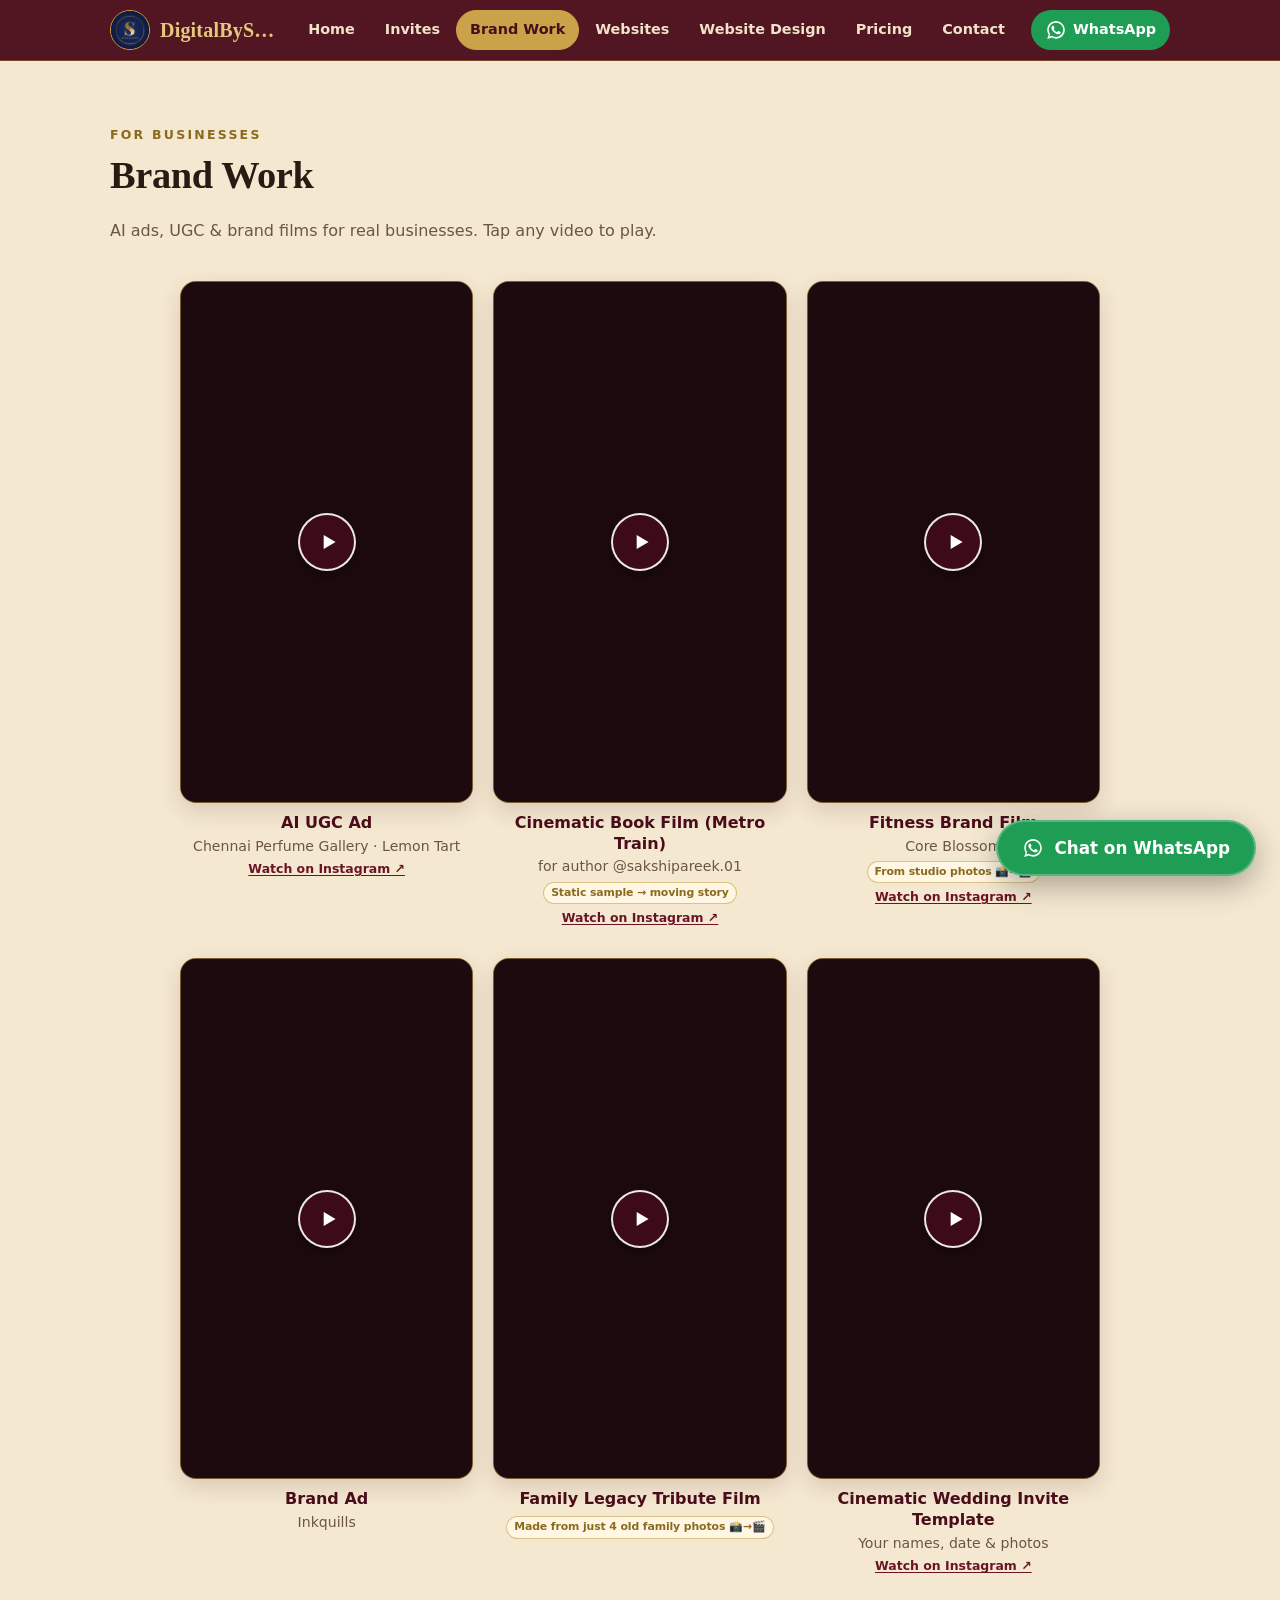
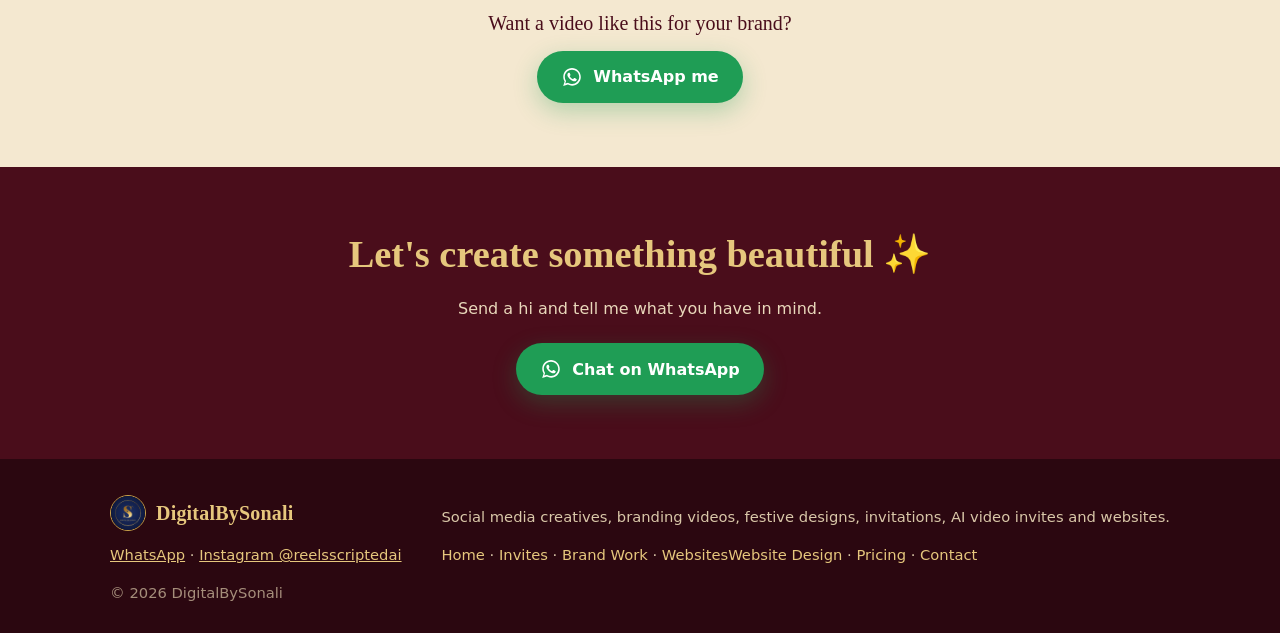
==== commit e8ac5783: "Add Website Design to menu" ====
--- a/brand-work.html
+++ b/brand-work.html
@@ -21,10 +21,10 @@
 <header class="top">
   <div class="wrap top-in">
     <a class="brand" href="./"><img src="img/logo.jpg" alt="" width="40" height="40"><span>DigitalBySonali</span></a>
-    <nav class="nav nav-desk" aria-label="Main"><a href="./">Home</a><a href="invites.html">Invites</a><a href="brand-work.html" aria-current="page">Brand Work</a><a href="websites.html">Websites</a><a href="pricing.html">Pricing</a><a href="contact.html">Contact</a></nav>
+    <nav class="nav nav-desk" aria-label="Main"><a href="./">Home</a><a href="invites.html">Invites</a><a href="brand-work.html" aria-current="page">Brand Work</a><a href="websites.html">Websites</a><a href="website-design.html">Website Design</a><a href="pricing.html">Pricing</a><a href="contact.html">Contact</a></nav>
     <a class="top-cta" href="https://wa.me/919176874430?text=Hi%20Sonali%2C%20I%20saw%20your%20website%20and%20want%20to%20know%20about%20your%20services" target="_blank" rel="noopener"><svg aria-hidden="true" viewBox="0 0 32 32" width="22" height="22"><path fill="currentColor" d="M16 3C9 3 3.3 8.6 3.3 15.6c0 2.5.7 4.8 2 6.8L3.2 29l6.8-2c1.9 1 4 1.6 6.1 1.6 7 0 12.7-5.6 12.7-12.6S23 3 16 3zm0 23.1c-1.9 0-3.8-.5-5.4-1.5l-.4-.2-4 1.2 1.2-3.9-.3-.4a10.4 10.4 0 0 1-1.6-5.6C5.5 9.9 10.2 5.3 16 5.3s10.5 4.6 10.5 10.3S21.8 26.1 16 26.1zm5.8-7.7c-.3-.2-1.9-.9-2.2-1-.3-.1-.5-.2-.7.2l-1 1.2c-.2.2-.4.2-.7.1-.3-.2-1.3-.5-2.6-1.6-1-.9-1.6-1.9-1.8-2.2-.2-.3 0-.5.1-.7l.5-.6.3-.5c.1-.2 0-.4 0-.6l-1-2.4c-.3-.6-.5-.5-.7-.5h-.6c-.2 0-.6.1-.9.4-.3.3-1.2 1.1-1.2 2.8s1.2 3.2 1.4 3.4c.2.2 2.4 3.6 5.7 5 .8.4 1.4.6 1.9.7.8.3 1.5.2 2.1.1.6-.1 1.9-.8 2.2-1.5.3-.7.3-1.4.2-1.5-.1-.2-.3-.3-.6-.4z"/></svg><span>WhatsApp</span></a>
   </div>
-  <nav class="nav nav-mob" aria-label="Main (mobile)"><div class="nav-mob-in"><a href="./">Home</a><a href="invites.html">Invites</a><a href="brand-work.html" aria-current="page">Brand Work</a><a href="websites.html">Websites</a><a href="pricing.html">Pricing</a><a href="contact.html">Contact</a></div></nav>
+  <nav class="nav nav-mob" aria-label="Main (mobile)"><div class="nav-mob-in"><a href="./">Home</a><a href="invites.html">Invites</a><a href="brand-work.html" aria-current="page">Brand Work</a><a href="websites.html">Websites</a><a href="website-design.html">Website Design</a><a href="pricing.html">Pricing</a><a href="contact.html">Contact</a></div></nav>
 </header>
 <main id="main">
 <section class="sec sec-cream2" id="brand-work" aria-labelledby="h-brand">
@@ -49,7 +49,7 @@
     <a class="brand" href="./"><img src="img/logo.jpg" alt="" width="40" height="40"><span>DigitalBySonali</span></a>
     <p>Social media creatives, branding videos, festive designs, invitations, AI video invites and websites.</p>
     <p class="links"><a href="https://wa.me/919176874430?text=Hi%20Sonali%2C%20I%20saw%20your%20website%20and%20want%20to%20know%20about%20your%20services" target="_blank" rel="noopener">WhatsApp</a> · <a href="https://instagram.com/reelsscriptedai" target="_blank" rel="noopener">Instagram @reelsscriptedai</a></p>
-    <p class="links foot-nav"><a href="./">Home</a> · <a href="invites.html">Invites</a> · <a href="brand-work.html">Brand Work</a> · <a href="websites.html">Websites</a> · <a href="pricing.html">Pricing</a> · <a href="contact.html">Contact</a></p>
+    <p class="links foot-nav"><a href="./">Home</a> · <a href="invites.html">Invites</a> · <a href="brand-work.html">Brand Work</a> · <a href="websites.html">Websites</a><a href="website-design.html">Website Design</a> · <a href="pricing.html">Pricing</a> · <a href="contact.html">Contact</a></p>
     <p class="copy">© 2026 DigitalBySonali</p>
   </div>
 </footer>
--- a/styles.css
+++ b/styles.css
@@ -374,3 +374,19 @@
 .mo .nav a[aria-current="page"]{animation:navIn .6s cubic-bezier(.3,1.5,.5,1) .2s both}
 @keyframes navIn{from{transform:scale(.7);opacity:.3}}
 }
+
+/* how it works: 5 step invite process (Oct 29) */
+.steps-5{counter-reset:none}
+.process-note{font-size:1rem;color:var(--ink);font-weight:600;max-width:620px;margin:26px auto 0}
+.process-cta{margin-top:18px}
+@media (min-width:760px){
+  .steps-5{grid-template-columns:repeat(6,1fr)}
+  .steps-5 li{grid-column:span 2}
+  .steps-5 li:nth-child(4),.steps-5 li:nth-child(5){grid-column:span 3}
+}
+@media (min-width:1020px){
+  .steps-5{grid-template-columns:repeat(5,minmax(0,1fr));gap:14px}
+  .steps-5 li,.steps-5 li:nth-child(4),.steps-5 li:nth-child(5){grid-column:auto;padding:68px 18px 20px}
+  .steps-5 h3{font-size:1.05rem}
+  .steps-5 p{font-size:.93rem}
+}
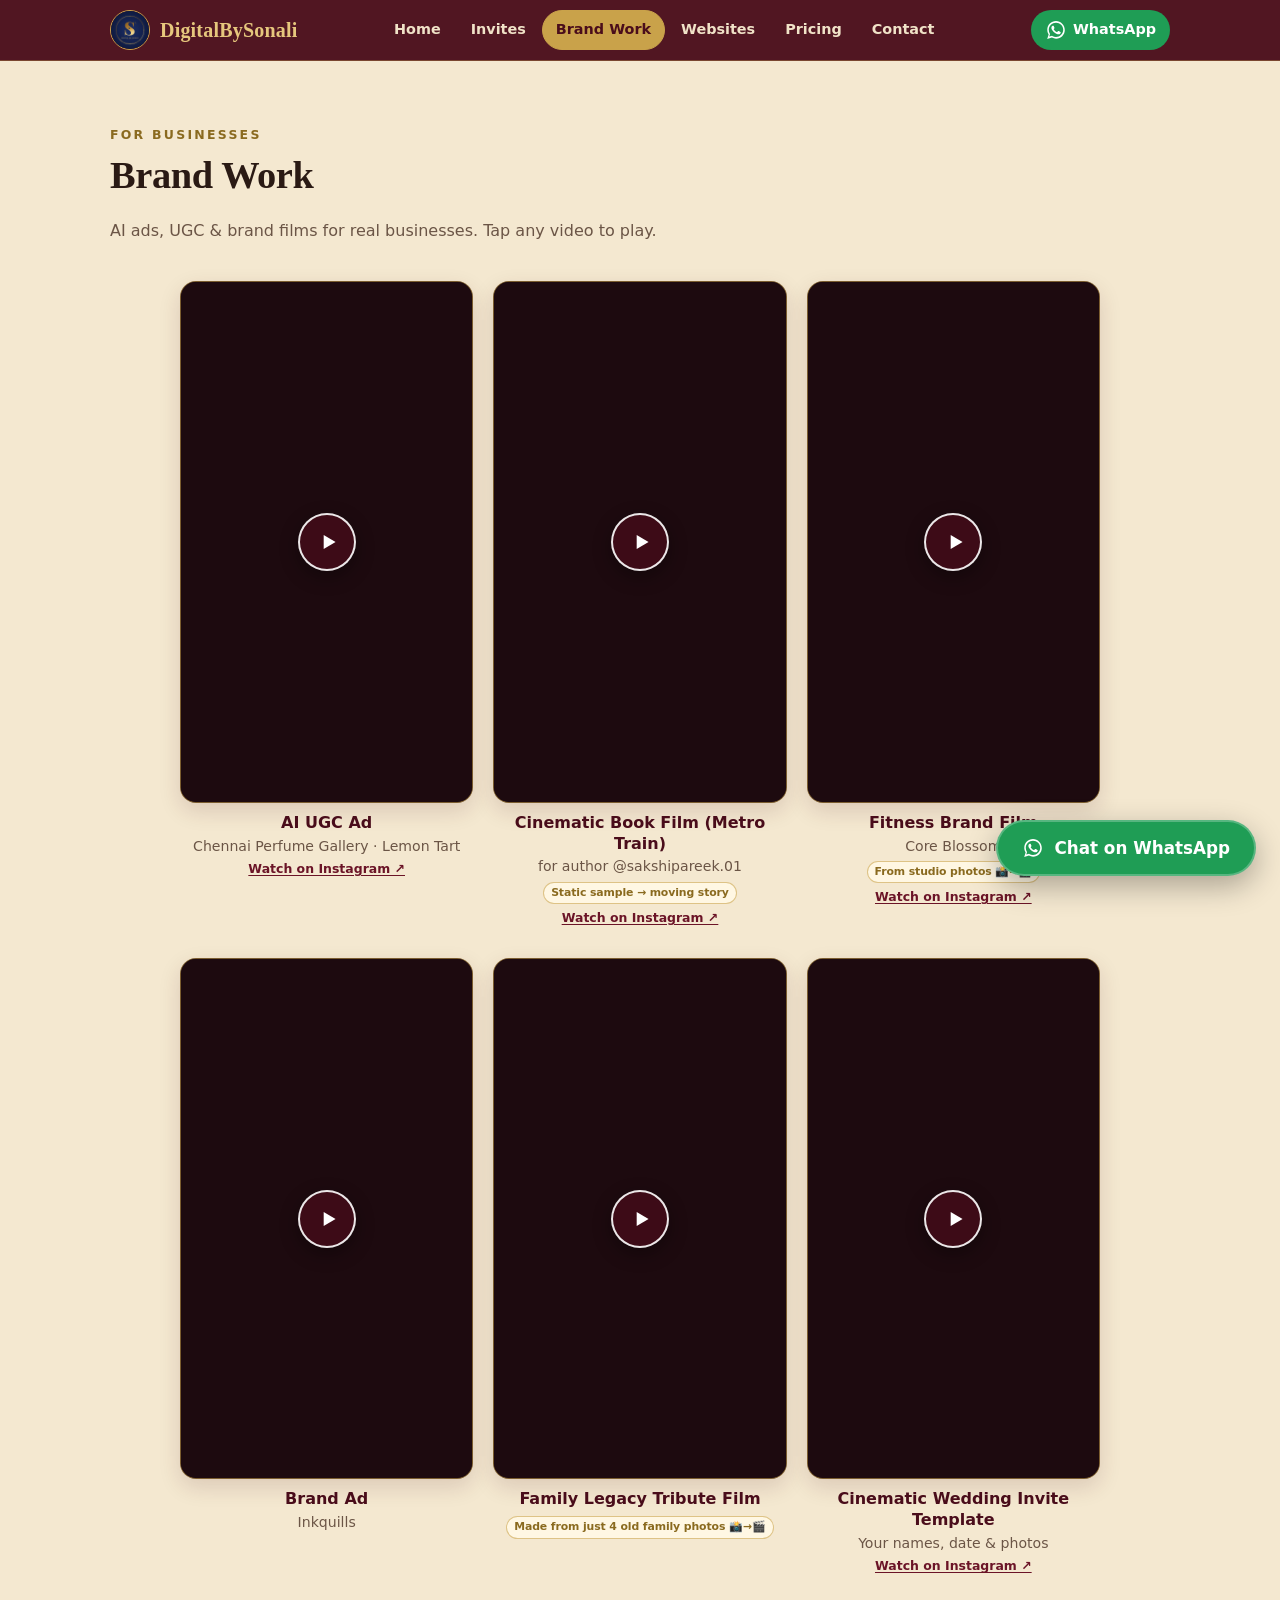
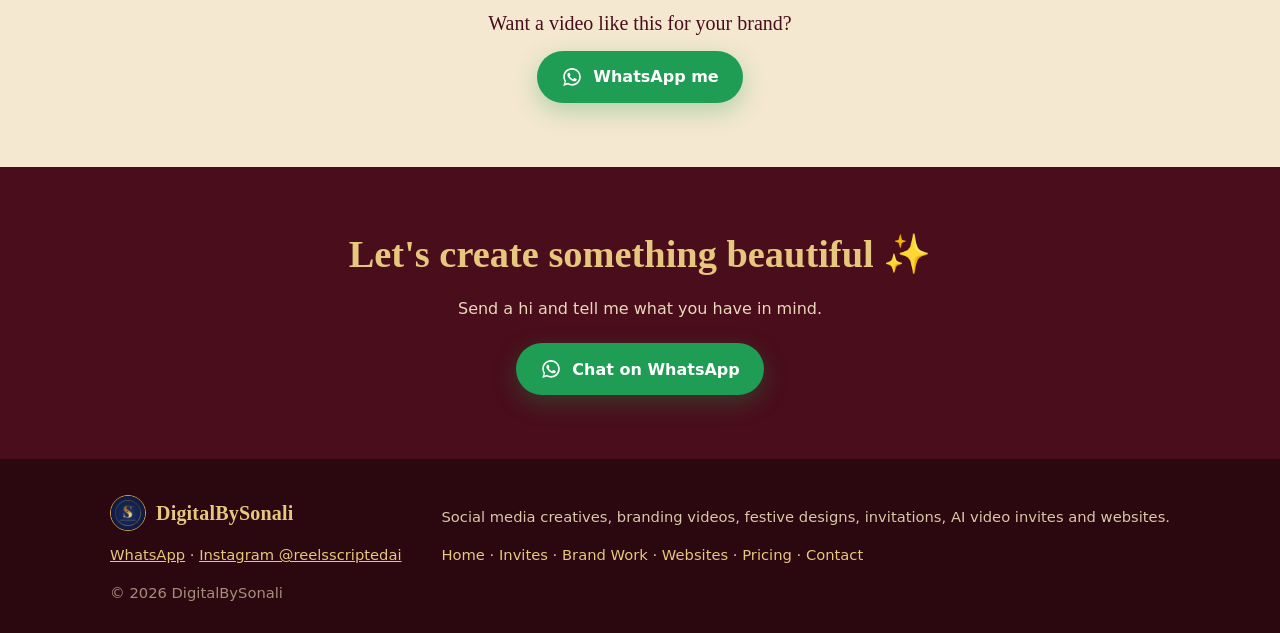
==== commit 6c8cfd2c: "Remove duplicate Website Design menu item" ====
--- a/brand-work.html
+++ b/brand-work.html
@@ -21,10 +21,10 @@
 <header class="top">
   <div class="wrap top-in">
     <a class="brand" href="./"><img src="img/logo.jpg" alt="" width="40" height="40"><span>DigitalBySonali</span></a>
-    <nav class="nav nav-desk" aria-label="Main"><a href="./">Home</a><a href="invites.html">Invites</a><a href="brand-work.html" aria-current="page">Brand Work</a><a href="websites.html">Websites</a><a href="website-design.html">Website Design</a><a href="pricing.html">Pricing</a><a href="contact.html">Contact</a></nav>
+    <nav class="nav nav-desk" aria-label="Main"><a href="./">Home</a><a href="invites.html">Invites</a><a href="brand-work.html" aria-current="page">Brand Work</a><a href="websites.html">Websites</a><a href="pricing.html">Pricing</a><a href="contact.html">Contact</a></nav>
     <a class="top-cta" href="https://wa.me/919176874430?text=Hi%20Sonali%2C%20I%20saw%20your%20website%20and%20want%20to%20know%20about%20your%20services" target="_blank" rel="noopener"><svg aria-hidden="true" viewBox="0 0 32 32" width="22" height="22"><path fill="currentColor" d="M16 3C9 3 3.3 8.6 3.3 15.6c0 2.5.7 4.8 2 6.8L3.2 29l6.8-2c1.9 1 4 1.6 6.1 1.6 7 0 12.7-5.6 12.7-12.6S23 3 16 3zm0 23.1c-1.9 0-3.8-.5-5.4-1.5l-.4-.2-4 1.2 1.2-3.9-.3-.4a10.4 10.4 0 0 1-1.6-5.6C5.5 9.9 10.2 5.3 16 5.3s10.5 4.6 10.5 10.3S21.8 26.1 16 26.1zm5.8-7.7c-.3-.2-1.9-.9-2.2-1-.3-.1-.5-.2-.7.2l-1 1.2c-.2.2-.4.2-.7.1-.3-.2-1.3-.5-2.6-1.6-1-.9-1.6-1.9-1.8-2.2-.2-.3 0-.5.1-.7l.5-.6.3-.5c.1-.2 0-.4 0-.6l-1-2.4c-.3-.6-.5-.5-.7-.5h-.6c-.2 0-.6.1-.9.4-.3.3-1.2 1.1-1.2 2.8s1.2 3.2 1.4 3.4c.2.2 2.4 3.6 5.7 5 .8.4 1.4.6 1.9.7.8.3 1.5.2 2.1.1.6-.1 1.9-.8 2.2-1.5.3-.7.3-1.4.2-1.5-.1-.2-.3-.3-.6-.4z"/></svg><span>WhatsApp</span></a>
   </div>
-  <nav class="nav nav-mob" aria-label="Main (mobile)"><div class="nav-mob-in"><a href="./">Home</a><a href="invites.html">Invites</a><a href="brand-work.html" aria-current="page">Brand Work</a><a href="websites.html">Websites</a><a href="website-design.html">Website Design</a><a href="pricing.html">Pricing</a><a href="contact.html">Contact</a></div></nav>
+  <nav class="nav nav-mob" aria-label="Main (mobile)"><div class="nav-mob-in"><a href="./">Home</a><a href="invites.html">Invites</a><a href="brand-work.html" aria-current="page">Brand Work</a><a href="websites.html">Websites</a><a href="pricing.html">Pricing</a><a href="contact.html">Contact</a></div></nav>
 </header>
 <main id="main">
 <section class="sec sec-cream2" id="brand-work" aria-labelledby="h-brand">
@@ -49,7 +49,7 @@
     <a class="brand" href="./"><img src="img/logo.jpg" alt="" width="40" height="40"><span>DigitalBySonali</span></a>
     <p>Social media creatives, branding videos, festive designs, invitations, AI video invites and websites.</p>
     <p class="links"><a href="https://wa.me/919176874430?text=Hi%20Sonali%2C%20I%20saw%20your%20website%20and%20want%20to%20know%20about%20your%20services" target="_blank" rel="noopener">WhatsApp</a> · <a href="https://instagram.com/reelsscriptedai" target="_blank" rel="noopener">Instagram @reelsscriptedai</a></p>
-    <p class="links foot-nav"><a href="./">Home</a> · <a href="invites.html">Invites</a> · <a href="brand-work.html">Brand Work</a> · <a href="websites.html">Websites</a><a href="website-design.html">Website Design</a> · <a href="pricing.html">Pricing</a> · <a href="contact.html">Contact</a></p>
+    <p class="links foot-nav"><a href="./">Home</a> · <a href="invites.html">Invites</a> · <a href="brand-work.html">Brand Work</a> · <a href="websites.html">Websites</a> · <a href="pricing.html">Pricing</a> · <a href="contact.html">Contact</a></p>
     <p class="copy">© 2026 DigitalBySonali</p>
   </div>
 </footer>
--- a/styles.css
+++ b/styles.css
@@ -390,3 +390,7 @@
   .steps-5 h3{font-size:1.05rem}
   .steps-5 p{font-size:.93rem}
 }
+
+/* Nov 12: mobile menu wraps to two rows so all 7 items fit (no sideways scroll) */
+.nav-mob-in{flex-wrap:wrap;justify-content:center;overflow-x:visible;row-gap:2px}
+.nav-mob a{font-size:.8rem;padding:6px 9px}
